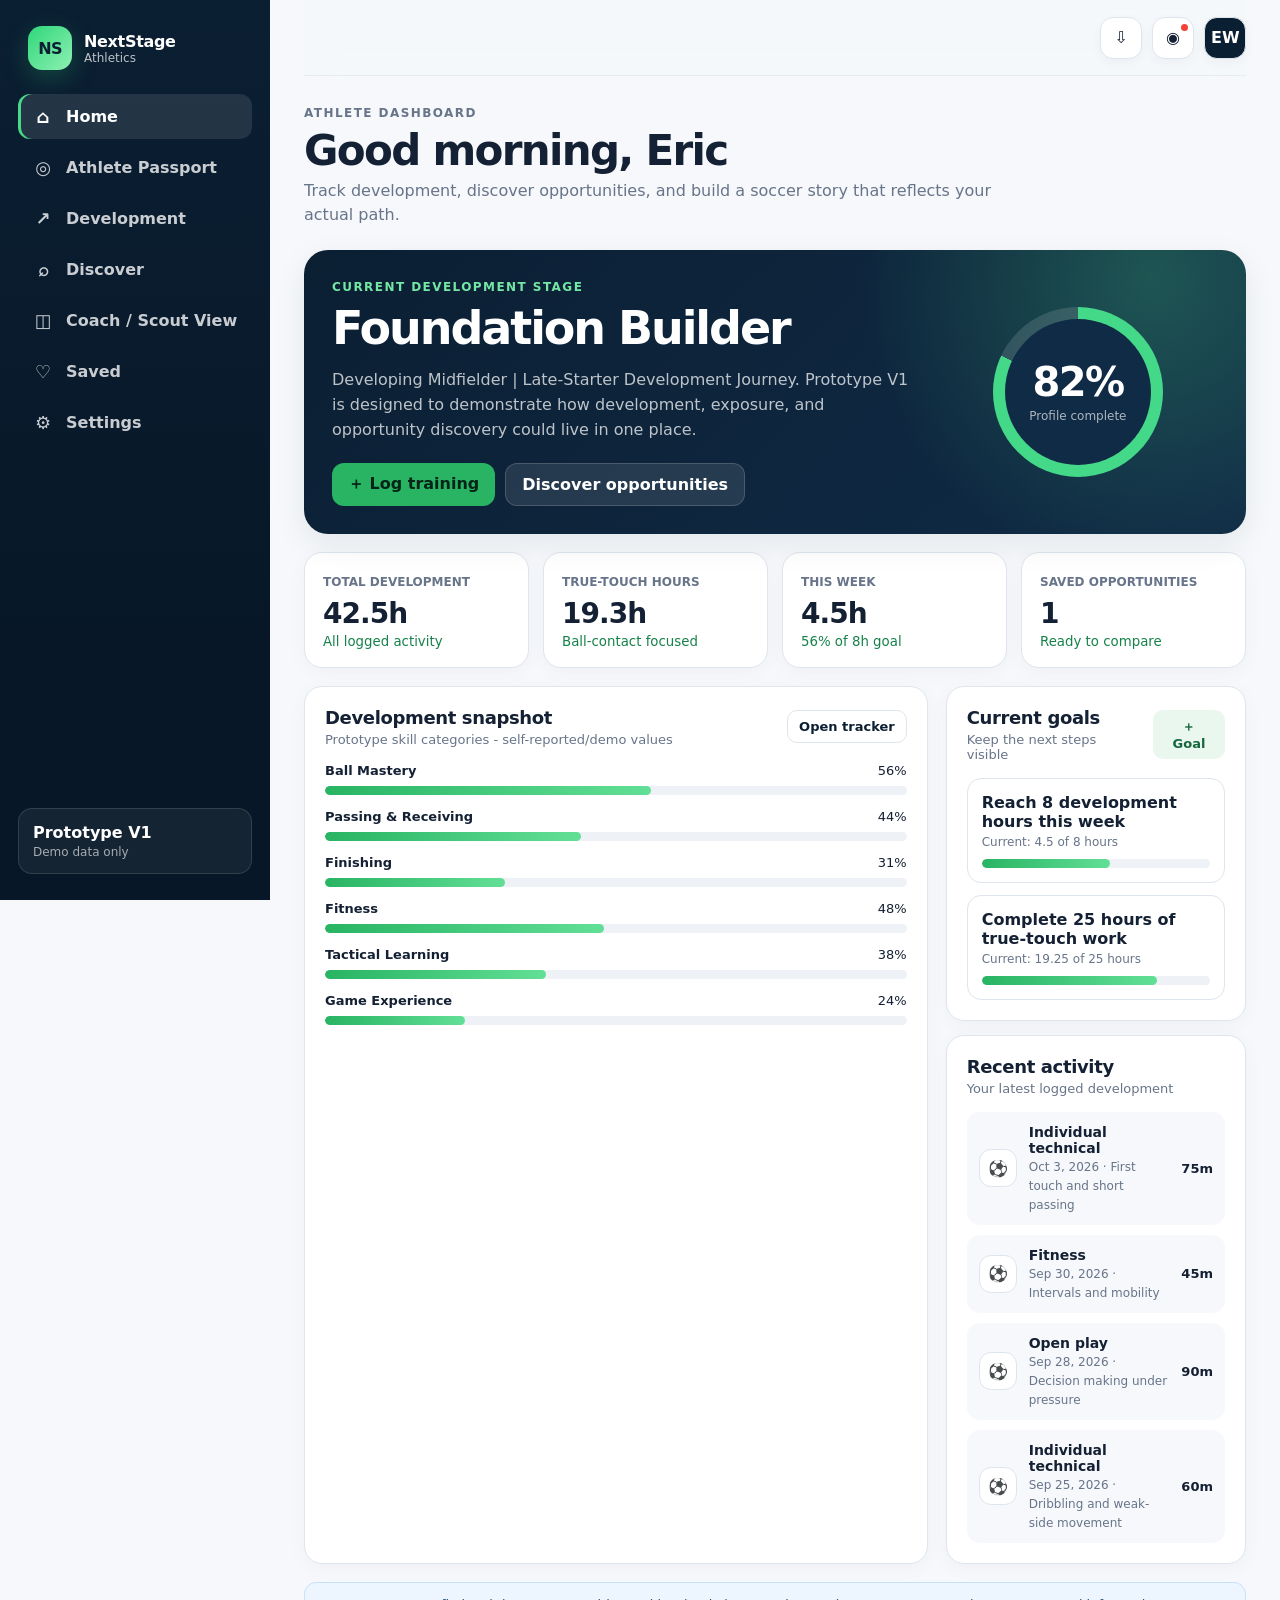
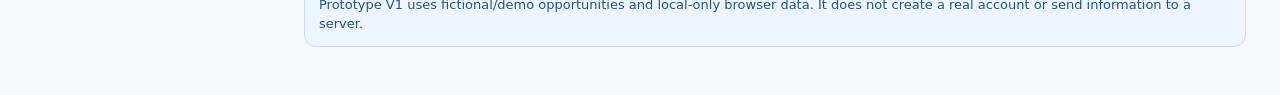
==== index.html @ e70f582a "Add files via upload" ====
<!doctype html>
<html lang="en">
<head>
  <meta charset="utf-8" />
  <meta name="viewport" content="width=device-width, initial-scale=1, viewport-fit=cover" />
  <meta name="theme-color" content="#0b1f33" />
  <meta name="description" content="NextStage Athletics Prototype V1 - a soccer development, opportunity, and athlete-profile platform prototype." />
  <title>NextStage Athletics - Prototype V1</title>
  <link rel="manifest" href="./manifest.webmanifest" />
  <link rel="icon" href="./assets/icons/icon-192.png" />
  <link rel="apple-touch-icon" href="./assets/icons/apple-touch-icon.png" />
  <link rel="stylesheet" href="./css/styles.css" />
</head>
<body>
  <noscript>This prototype requires JavaScript.</noscript>

  <div class="app-shell">
    <aside class="desktop-sidebar" aria-label="Main navigation">
      <div class="brand-lockup">
        <div class="brand-mark" aria-hidden="true">NS</div>
        <div>
          <strong>NextStage</strong>
          <span>Athletics</span>
        </div>
      </div>

      <nav class="side-nav" id="desktopNav">
        <button class="nav-item active" data-route="dashboard"><span>⌂</span>Home</button>
        <button class="nav-item" data-route="profile"><span>◎</span>Athlete Passport</button>
        <button class="nav-item" data-route="development"><span>↗</span>Development</button>
        <button class="nav-item" data-route="discover"><span>⌕</span>Discover</button>
        <button class="nav-item" data-route="coach"><span>◫</span>Coach / Scout View</button>
        <button class="nav-item" data-route="saved"><span>♡</span>Saved</button>
        <button class="nav-item" data-route="settings"><span>⚙</span>Settings</button>
      </nav>

      <div class="prototype-badge">
        <strong>Prototype V1</strong>
        <span>Demo data only</span>
      </div>
    </aside>

    <main class="app-main" id="appMain">
      <header class="topbar">
        <div class="mobile-brand">
          <div class="brand-mark small" aria-hidden="true">NS</div>
          <div>
            <strong>NextStage</strong>
            <span>Prototype V1</span>
          </div>
        </div>

        <div class="topbar-actions">
          <button class="icon-button" id="installButton" hidden title="Install app">⇩</button>
          <button class="icon-button" id="notificationButton" title="Notifications">◉<span class="notification-dot"></span></button>
          <button class="avatar-button" id="avatarButton" title="Open profile">EW</button>
        </div>
      </header>

      <section class="view active" id="view-dashboard" data-view="dashboard"></section>
      <section class="view" id="view-profile" data-view="profile"></section>
      <section class="view" id="view-development" data-view="development"></section>
      <section class="view" id="view-discover" data-view="discover"></section>
      <section class="view" id="view-coach" data-view="coach"></section>
      <section class="view" id="view-saved" data-view="saved"></section>
      <section class="view" id="view-settings" data-view="settings"></section>
    </main>

    <nav class="mobile-nav" id="mobileNav" aria-label="Mobile navigation">
      <button class="mobile-nav-item active" data-route="dashboard"><span>⌂</span><small>Home</small></button>
      <button class="mobile-nav-item" data-route="discover"><span>⌕</span><small>Discover</small></button>
      <button class="mobile-nav-item add-action" id="quickAddButton" aria-label="Log training"><span>＋</span></button>
      <button class="mobile-nav-item" data-route="development"><span>↗</span><small>Develop</small></button>
      <button class="mobile-nav-item" data-route="profile"><span>◎</span><small>Profile</small></button>
    </nav>
  </div>

  <div class="modal-backdrop" id="modalBackdrop" hidden>
    <div class="modal" role="dialog" aria-modal="true" aria-labelledby="modalTitle">
      <div class="modal-header">
        <div>
          <p class="eyebrow" id="modalEyebrow">NextStage</p>
          <h2 id="modalTitle">Modal</h2>
        </div>
        <button class="icon-button" id="closeModalButton" aria-label="Close">×</button>
      </div>
      <div id="modalBody"></div>
    </div>
  </div>

  <div class="toast" id="toast" role="status" aria-live="polite"></div>

  <script type="module" src="./js/app.js"></script>
</body>
</html>
---- css/styles.css ----
:root {
  --navy: #0b1f33;
  --navy-2: #102b46;
  --green: #28b463;
  --green-dark: #16824a;
  --blue: #3b82f6;
  --sky: #eaf4ff;
  --ink: #142033;
  --muted: #677489;
  --line: #dfe5ec;
  --surface: #ffffff;
  --surface-2: #f6f8fb;
  --surface-3: #eef2f7;
  --danger: #b42318;
  --warning: #b76e00;
  --shadow: 0 10px 32px rgba(17, 32, 54, 0.08);
  --radius-xl: 24px;
  --radius-lg: 18px;
  --radius-md: 14px;
  --sidebar: 270px;
  --mobile-nav: 72px;
  color-scheme: light;
}

* { box-sizing: border-box; }
html { min-height: 100%; background: var(--surface-2); }
body {
  margin: 0;
  min-height: 100vh;
  font-family: Inter, ui-sans-serif, system-ui, -apple-system, BlinkMacSystemFont, "Segoe UI", sans-serif;
  color: var(--ink);
  background: var(--surface-2);
  -webkit-font-smoothing: antialiased;
}
button, input, select, textarea { font: inherit; }
button { cursor: pointer; }
a { color: inherit; }

.app-shell { min-height: 100vh; }
.desktop-sidebar {
  position: fixed;
  inset: 0 auto 0 0;
  width: var(--sidebar);
  padding: 26px 18px;
  background: linear-gradient(180deg, var(--navy), #071727 72%);
  color: white;
  display: flex;
  flex-direction: column;
  z-index: 10;
}
.brand-lockup, .mobile-brand { display: flex; align-items: center; gap: 12px; }
.brand-lockup { padding: 0 10px 24px; }
.brand-lockup strong, .mobile-brand strong { display: block; letter-spacing: -0.02em; }
.brand-lockup span, .mobile-brand span { display: block; font-size: 12px; opacity: .72; }
.brand-mark {
  width: 44px; height: 44px; border-radius: 14px;
  display: grid; place-items: center;
  font-weight: 900; letter-spacing: -.05em;
  background: linear-gradient(135deg, #2fd779, #8ef0b4);
  color: var(--navy);
  box-shadow: 0 8px 24px rgba(40, 180, 99, .28);
}
.brand-mark.small { width: 36px; height: 36px; border-radius: 11px; font-size: 13px; }
.side-nav { display: grid; gap: 6px; }
.nav-item {
  border: 0; background: transparent; color: rgba(255,255,255,.78);
  padding: 12px 14px; border-radius: 12px; text-align: left;
  display: flex; align-items: center; gap: 12px; font-weight: 700;
}
.nav-item span { width: 22px; text-align: center; font-size: 18px; }
.nav-item:hover, .nav-item.active { color: white; background: rgba(255,255,255,.1); }
.nav-item.active { box-shadow: inset 3px 0 0 #48d887; }
.prototype-badge {
  margin-top: auto; padding: 14px; border: 1px solid rgba(255,255,255,.12);
  border-radius: 14px; background: rgba(255,255,255,.06);
}
.prototype-badge strong, .prototype-badge span { display: block; }
.prototype-badge span { font-size: 12px; margin-top: 3px; color: rgba(255,255,255,.62); }

.app-main { margin-left: var(--sidebar); min-height: 100vh; padding: 0 34px 48px; }
.topbar {
  height: 76px; display: flex; align-items: center; justify-content: flex-end;
  position: sticky; top: 0; z-index: 8;
  background: rgba(246, 248, 251, .9); backdrop-filter: blur(16px);
  border-bottom: 1px solid rgba(223, 229, 236, .65);
}
.mobile-brand { display: none; }
.topbar-actions { display: flex; align-items: center; gap: 10px; }
.icon-button, .avatar-button {
  border: 1px solid var(--line); background: white; color: var(--ink);
  width: 42px; height: 42px; border-radius: 13px; display: grid; place-items: center;
  box-shadow: 0 4px 12px rgba(17,32,54,.04);
}
.icon-button:hover, .avatar-button:hover { border-color: #bcc8d6; transform: translateY(-1px); }
.avatar-button { background: var(--navy); color: white; font-weight: 800; }
.notification-dot { width: 7px; height: 7px; background: #f04438; border-radius: 50%; position: absolute; transform: translate(11px,-10px); }

.view { display: none; max-width: 1220px; margin: 0 auto; }
.view.active { display: block; animation: fadeIn .18s ease; }
@keyframes fadeIn { from { opacity: .5; transform: translateY(3px); } to { opacity: 1; transform: none; } }
.page-head { padding: 28px 0 22px; display: flex; justify-content: space-between; gap: 18px; align-items: flex-end; }
.page-head h1 { margin: 3px 0 4px; font-size: clamp(28px, 4vw, 42px); letter-spacing: -.04em; }
.page-head p { margin: 0; color: var(--muted); max-width: 720px; line-height: 1.55; }
.eyebrow { margin: 0; color: var(--green-dark); font-size: 12px; font-weight: 900; letter-spacing: .12em; text-transform: uppercase; }

.hero-card {
  border-radius: var(--radius-xl); padding: 28px; color: white; overflow: hidden;
  background: radial-gradient(circle at 90% 10%, rgba(75, 218, 137, .26), transparent 33%), linear-gradient(135deg, var(--navy), var(--navy-2));
  box-shadow: var(--shadow); position: relative;
}
.hero-grid { display: grid; grid-template-columns: 1.35fr .65fr; gap: 24px; align-items: center; }
.hero-card h2 { font-size: clamp(28px, 4vw, 46px); margin: 8px 0 10px; line-height: 1.03; letter-spacing: -.045em; }
.hero-card p { color: rgba(255,255,255,.73); max-width: 700px; line-height: 1.55; }
.hero-actions { display: flex; flex-wrap: wrap; gap: 10px; margin-top: 20px; }
.hero-score { display: grid; place-items: center; }
.score-ring {
  width: 170px; height: 170px; border-radius: 50%; display: grid; place-items: center;
  background: conic-gradient(#43d989 calc(var(--progress) * 1%), rgba(255,255,255,.13) 0);
  position: relative;
}
.score-ring::before { content: ""; position: absolute; inset: 12px; border-radius: 50%; background: var(--navy-2); }
.score-ring-inner { z-index: 1; text-align: center; }
.score-ring strong { display: block; font-size: 40px; letter-spacing: -.04em; }
.score-ring span { font-size: 12px; color: rgba(255,255,255,.66); }

.button {
  border: 0; border-radius: 12px; padding: 11px 16px; font-weight: 800;
  display: inline-flex; align-items: center; justify-content: center; gap: 8px;
}
.button.primary { background: var(--green); color: #052417; }
.button.primary:hover { background: #38cb78; }
.button.secondary { background: white; color: var(--navy); border: 1px solid var(--line); }
.button.ghost { background: rgba(255,255,255,.1); color: white; border: 1px solid rgba(255,255,255,.16); }
.button.soft { background: #eaf7ef; color: #15673e; }
.button.danger { background: #fff0ee; color: var(--danger); }
.button.small { padding: 8px 11px; font-size: 13px; border-radius: 10px; }
.button:disabled { opacity: .48; cursor: not-allowed; }

.stat-grid { display: grid; grid-template-columns: repeat(4, minmax(0,1fr)); gap: 14px; margin: 18px 0; }
.stat-card, .card {
  background: white; border: 1px solid var(--line); border-radius: var(--radius-lg); box-shadow: 0 4px 20px rgba(17,32,54,.035);
}
.stat-card { padding: 18px; }
.stat-card .label { color: var(--muted); font-size: 12px; font-weight: 750; }
.stat-card strong { display: block; font-size: 28px; margin-top: 7px; letter-spacing: -.035em; }
.stat-card small { display: block; margin-top: 4px; color: var(--green-dark); }
.card { padding: 20px; }
.card h3 { margin: 0 0 4px; font-size: 18px; letter-spacing: -.02em; }
.card-subtitle { color: var(--muted); font-size: 13px; margin: 0; }
.card-header { display: flex; align-items: center; justify-content: space-between; gap: 12px; margin-bottom: 16px; }

.content-grid { display: grid; grid-template-columns: 1.35fr .65fr; gap: 18px; }
.content-grid.equal { grid-template-columns: 1fr 1fr; }
.stack { display: grid; gap: 14px; }
.section-space { margin-top: 18px; }

.progress-row { display: grid; gap: 8px; margin: 14px 0; }
.progress-meta { display: flex; justify-content: space-between; align-items: center; gap: 12px; font-size: 13px; }
.progress-track { height: 9px; border-radius: 999px; overflow: hidden; background: var(--surface-3); }
.progress-fill { height: 100%; border-radius: inherit; background: linear-gradient(90deg, var(--green), #62df96); }

.activity-list, .simple-list { display: grid; gap: 10px; }
.activity-item, .simple-item {
  display: flex; align-items: center; gap: 12px; padding: 12px; background: var(--surface-2); border-radius: 13px;
}
.activity-icon { width: 38px; height: 38px; border-radius: 12px; display: grid; place-items: center; background: white; border: 1px solid var(--line); }
.activity-copy { min-width: 0; flex: 1; }
.activity-copy strong { display: block; font-size: 14px; }
.activity-copy span { color: var(--muted); font-size: 12px; }
.activity-value { font-weight: 800; font-size: 13px; white-space: nowrap; }

.profile-hero { display: grid; grid-template-columns: auto 1fr auto; align-items: center; gap: 20px; }
.profile-avatar {
  width: 100px; height: 100px; border-radius: 28px; background: linear-gradient(135deg, var(--navy), #27577f);
  color: white; display: grid; place-items: center; font-size: 30px; font-weight: 900;
}
.profile-name h2 { margin: 0; font-size: 30px; letter-spacing: -.035em; }
.profile-name p { margin: 5px 0; color: var(--muted); }
.tag-row { display: flex; flex-wrap: wrap; gap: 7px; margin-top: 10px; }
.tag { padding: 6px 9px; border-radius: 999px; background: var(--surface-3); color: #475569; font-size: 12px; font-weight: 750; }
.tag.green { background: #e9f8ef; color: #167344; }
.tag.blue { background: #e9f2ff; color: #1e5ba7; }

.bio { color: #475569; line-height: 1.7; }
.profile-info-grid { display: grid; grid-template-columns: repeat(2,minmax(0,1fr)); gap: 12px; }
.info-cell { padding: 14px; background: var(--surface-2); border-radius: 13px; }
.info-cell span { color: var(--muted); font-size: 11px; display: block; text-transform: uppercase; letter-spacing: .08em; font-weight: 800; }
.info-cell strong { display: block; margin-top: 4px; }

.tabs { display: flex; overflow-x: auto; gap: 4px; padding: 5px; background: var(--surface-3); border-radius: 13px; margin: 18px 0; scrollbar-width: none; }
.tabs::-webkit-scrollbar { display:none; }
.tab { border: 0; background: transparent; border-radius: 10px; padding: 9px 12px; white-space: nowrap; color: var(--muted); font-weight: 750; }
.tab.active { background: white; color: var(--ink); box-shadow: 0 2px 8px rgba(17,32,54,.06); }

.chart-bars { height: 180px; display: flex; align-items: end; gap: 10px; padding-top: 12px; }
.bar-wrap { flex: 1; text-align: center; min-width: 28px; }
.bar { background: linear-gradient(180deg, #3ad17e, #1b9d58); border-radius: 8px 8px 3px 3px; min-height: 4px; }
.bar-wrap small { display: block; color: var(--muted); margin-top: 7px; font-size: 10px; }

.goal-list { display: grid; gap: 12px; }
.goal-card { padding: 14px; border: 1px solid var(--line); border-radius: 14px; }
.goal-top { display:flex; justify-content:space-between; gap:12px; align-items:flex-start; }
.goal-card h4 { margin: 0 0 4px; }
.goal-card p { margin: 0; font-size: 12px; color: var(--muted); }
.goal-actions { display:flex; gap:6px; }

.filter-row { display: flex; gap: 10px; flex-wrap: wrap; margin-bottom: 16px; }
.search-box { flex: 1 1 280px; position: relative; }
.search-box input, .field input, .field select, .field textarea {
  width: 100%; border: 1px solid var(--line); background: white; border-radius: 12px; padding: 11px 12px; color: var(--ink); outline: none;
}
.search-box input { padding-left: 38px; }
.search-box::before { content: "⌕"; position: absolute; left: 13px; top: 10px; color: var(--muted); }
.select-box { border: 1px solid var(--line); background: white; border-radius: 12px; padding: 10px 12px; }
.field input:focus, .field select:focus, .field textarea:focus, .search-box input:focus { border-color: #7bb9ff; box-shadow: 0 0 0 3px rgba(59,130,246,.12); }
.field textarea { min-height: 110px; resize: vertical; }

.opportunity-grid { display: grid; grid-template-columns: repeat(2,minmax(0,1fr)); gap: 14px; }
.opportunity-card { padding: 18px; border: 1px solid var(--line); border-radius: var(--radius-lg); background: white; display: grid; gap: 13px; }
.opportunity-top { display: flex; justify-content: space-between; gap: 12px; }
.opportunity-type { font-size: 11px; text-transform: uppercase; letter-spacing: .08em; font-weight: 900; color: var(--green-dark); }
.opportunity-card h3 { margin: 4px 0 3px; font-size: 18px; }
.opportunity-card p { margin: 0; color: var(--muted); font-size: 13px; line-height: 1.5; }
.save-button { border: 1px solid var(--line); width: 36px; height: 36px; border-radius: 11px; background: white; font-size: 18px; }
.save-button.saved { background: #e9f8ef; border-color: #a9dfc0; color: #147342; }
.meta-line { display:flex; flex-wrap:wrap; gap:8px 14px; color:#526075; font-size:12px; }
.card-actions { display:flex; gap:8px; flex-wrap:wrap; }

.scout-card { background: #081a2c; color: white; border: 0; }
.scout-card .card-subtitle, .scout-card p { color: rgba(255,255,255,.65); }
.scout-metrics { display: grid; grid-template-columns: repeat(3,1fr); gap: 10px; margin-top: 16px; }
.scout-metric { background: rgba(255,255,255,.07); border: 1px solid rgba(255,255,255,.08); border-radius: 13px; padding: 12px; }
.scout-metric strong { display:block; font-size:20px; }
.scout-metric span { font-size:11px; color:rgba(255,255,255,.62); }

.empty-state { text-align:center; padding: 40px 20px; color: var(--muted); }
.empty-state .empty-icon { font-size: 36px; margin-bottom: 8px; }

.settings-list { display:grid; gap:12px; }
.setting-row { display:flex; justify-content:space-between; align-items:center; gap:18px; padding:14px 0; border-bottom:1px solid var(--line); }
.setting-row:last-child { border-bottom:0; }
.setting-row strong { display:block; }
.setting-row span { display:block; color:var(--muted); font-size:12px; margin-top:3px; }

.mobile-nav { display: none; }
.modal-backdrop {
  position: fixed; inset: 0; z-index: 100; background: rgba(3,14,25,.58); backdrop-filter: blur(5px);
  padding: 24px; align-items: center; justify-content: center;
}
.modal-backdrop:not([hidden]) { display: flex; }
.modal { width: min(620px, 100%); max-height: 90vh; overflow: auto; background: white; border-radius: 22px; box-shadow: 0 24px 80px rgba(0,0,0,.2); padding: 22px; }
.modal-header { display:flex; align-items:flex-start; justify-content:space-between; gap:16px; margin-bottom:18px; }
.modal-header h2 { margin:3px 0 0; letter-spacing:-.03em; }
.form-grid { display:grid; grid-template-columns:1fr 1fr; gap:12px; }
.field { display:grid; gap:6px; }
.field.full { grid-column:1 / -1; }
.field label { font-size:12px; font-weight:800; color:#4f5c70; }
.form-actions { display:flex; justify-content:flex-end; gap:8px; margin-top:18px; }
.toast {
  position: fixed; right: 20px; bottom: 22px; z-index: 120; background: #0b1f33; color:white; border-radius: 12px; padding: 12px 16px;
  box-shadow: 0 12px 40px rgba(0,0,0,.18); transform: translateY(80px); opacity:0; transition:.2s ease; pointer-events:none;
}
.toast.show { transform:none; opacity:1; }

.notice { padding: 12px 14px; border-radius: 12px; background: #fff7e8; border: 1px solid #f3d7a1; color:#775112; font-size:13px; line-height:1.5; }
.notice.info { background:#edf6ff; border-color:#c8e0fb; color:#28537e; }
.code-pill { font-family: ui-monospace, SFMono-Regular, Menlo, monospace; font-size: 11px; background:var(--surface-3); padding:4px 7px; border-radius:7px; }

@media (max-width: 1050px) {
  :root { --sidebar: 220px; }
  .stat-grid { grid-template-columns: repeat(2, minmax(0,1fr)); }
  .content-grid, .content-grid.equal { grid-template-columns: 1fr; }
  .hero-grid { grid-template-columns: 1fr auto; }
}

@media (max-width: 760px) {
  body { background: #f8fafc; }
  .desktop-sidebar { display:none; }
  .app-main { margin-left:0; padding:0 15px calc(var(--mobile-nav) + 34px); }
  .topbar { height:64px; justify-content:space-between; margin:0 -15px; padding:0 15px; background:rgba(248,250,252,.94); }
  .mobile-brand { display:flex; }
  .topbar-actions { gap:6px; }
  .icon-button, .avatar-button { width:38px; height:38px; border-radius:12px; }
  .page-head { padding:22px 0 16px; align-items:flex-start; flex-direction:column; }
  .page-head h1 { font-size:30px; }
  .hero-card { padding:20px; border-radius:20px; }
  .hero-grid { grid-template-columns:1fr; }
  .hero-score { justify-content:start; }
  .score-ring { width:130px; height:130px; }
  .score-ring strong { font-size:32px; }
  .stat-grid { grid-template-columns:1fr 1fr; gap:10px; }
  .stat-card { padding:14px; }
  .stat-card strong { font-size:22px; }
  .card { padding:16px; }
  .opportunity-grid { grid-template-columns:1fr; }
  .profile-hero { grid-template-columns:auto 1fr; }
  .profile-hero > .button { grid-column:1 / -1; }
  .profile-avatar { width:76px; height:76px; border-radius:22px; font-size:24px; }
  .profile-name h2 { font-size:24px; }
  .profile-info-grid { grid-template-columns:1fr 1fr; }
  .scout-metrics { grid-template-columns:1fr 1fr 1fr; }
  .mobile-nav {
    position:fixed; display:grid; grid-template-columns:1fr 1fr 72px 1fr 1fr; align-items:center;
    left:0; right:0; bottom:0; height:calc(var(--mobile-nav) + env(safe-area-inset-bottom)); padding:5px 10px env(safe-area-inset-bottom);
    background:rgba(255,255,255,.96); backdrop-filter: blur(18px); border-top:1px solid var(--line); z-index:50;
  }
  .mobile-nav-item { border:0; background:transparent; color:#778397; min-height:54px; display:grid; place-items:center; align-content:center; gap:1px; border-radius:12px; }
  .mobile-nav-item span { font-size:20px; line-height:1; }
  .mobile-nav-item small { font-size:10px; font-weight:800; }
  .mobile-nav-item.active { color:var(--navy); }
  .mobile-nav-item.add-action { width:58px; height:58px; min-height:58px; border-radius:18px; background:var(--green); color:#062719; align-self:start; transform:translateY(-13px); box-shadow:0 9px 22px rgba(40,180,99,.27); }
  .mobile-nav-item.add-action span { font-size:30px; }
  .form-grid { grid-template-columns:1fr; }
  .field.full { grid-column:auto; }
  .modal-backdrop { padding:12px; align-items:flex-end; }
  .modal { width:100%; border-radius:22px 22px 16px 16px; max-height:88vh; }
  .toast { left:14px; right:14px; bottom:calc(var(--mobile-nav) + 16px); text-align:center; }
}

@media (max-width: 430px) {
  .stat-grid { grid-template-columns:1fr 1fr; }
  .stat-card .label { font-size:10px; }
  .profile-info-grid { grid-template-columns:1fr; }
  .scout-metrics { grid-template-columns:1fr; }
  .hero-actions .button { flex:1 1 auto; }
}

@media (prefers-reduced-motion: reduce) {
  *, *::before, *::after { scroll-behavior:auto !important; transition:none !important; animation:none !important; }
}
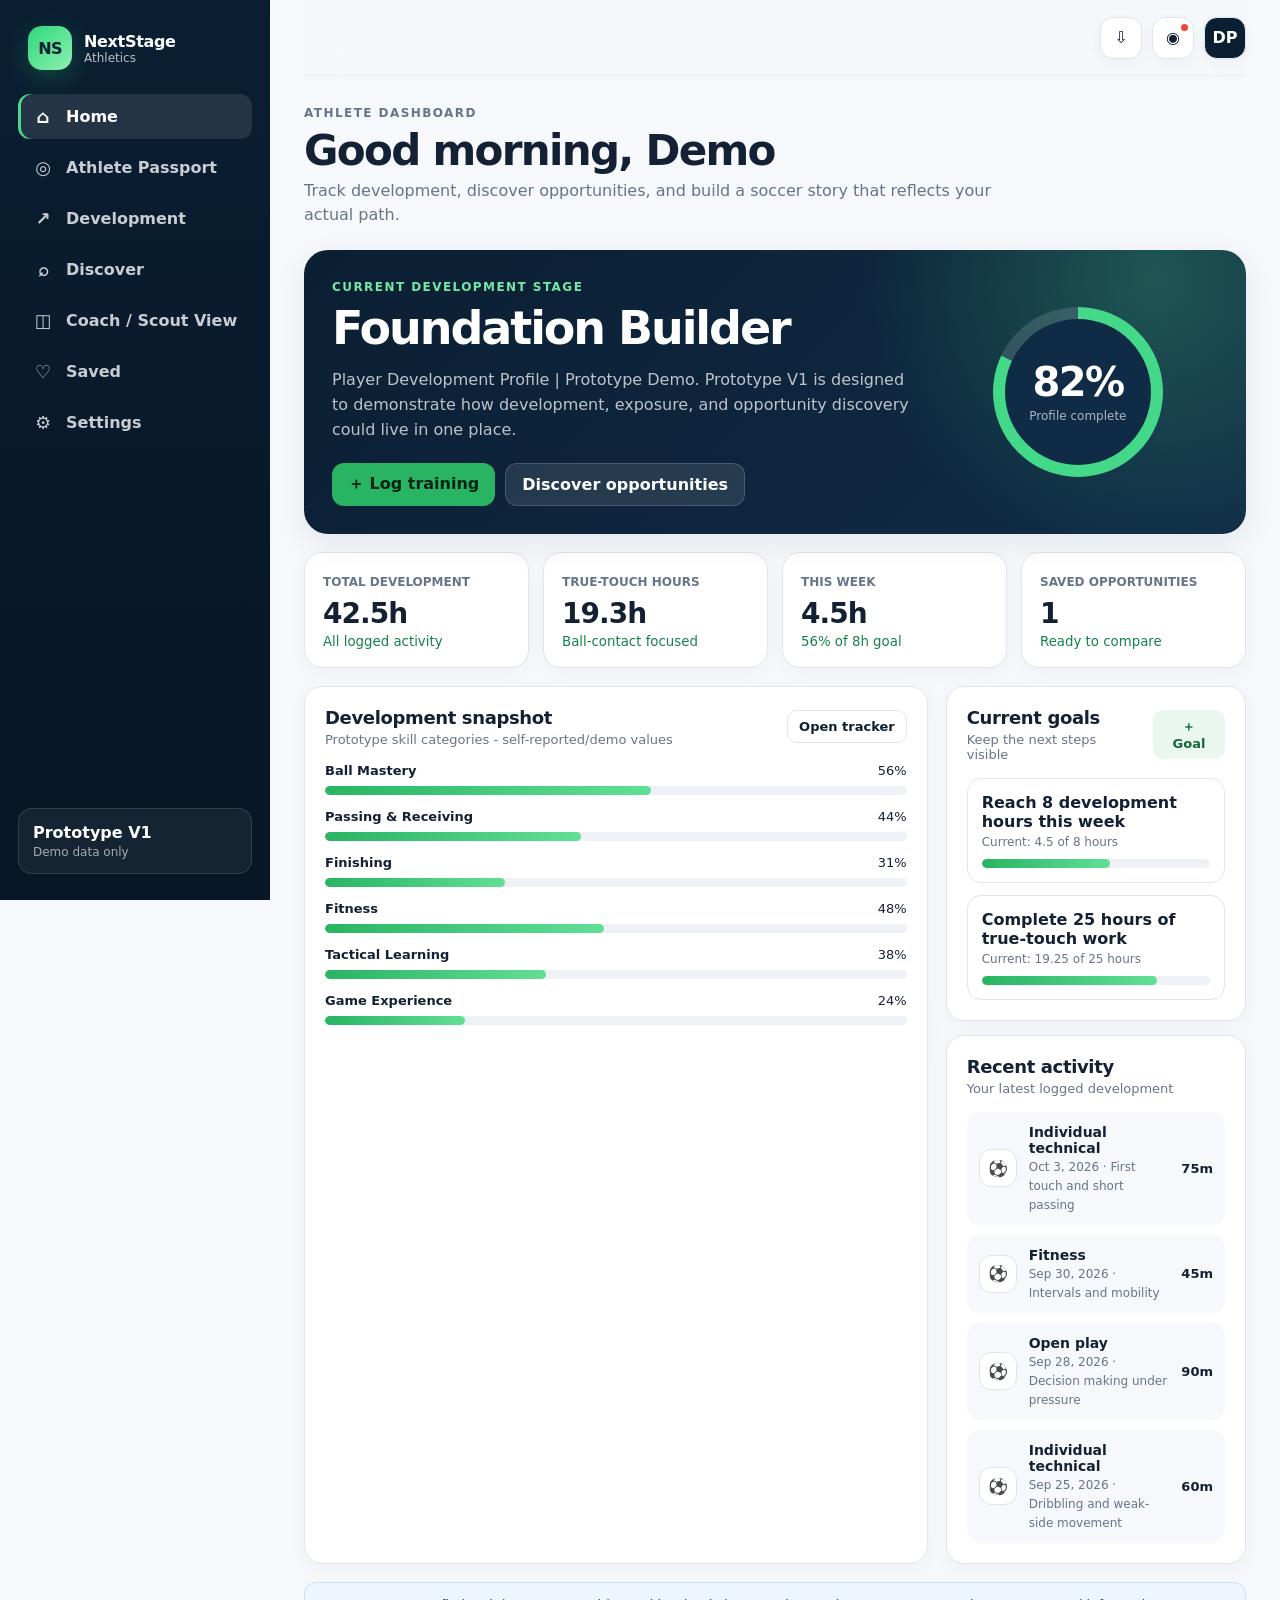
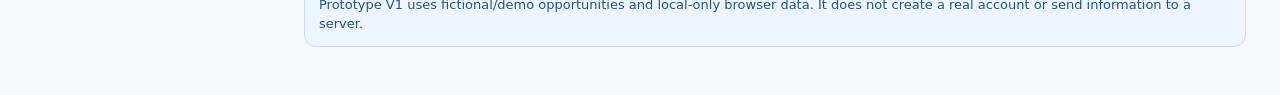
==== commit 4820605a: "Prepare avatar initials for dynamic updates" ====
--- a/index.html
+++ b/index.html
@@ -53,7 +53,7 @@
         <div class="topbar-actions">
           <button class="icon-button" id="installButton" hidden title="Install app">⇩</button>
           <button class="icon-button" id="notificationButton" title="Notifications">◉<span class="notification-dot"></span></button>
-          <button class="avatar-button" id="avatarButton" title="Open profile">EW</button>
+          <button class="avatar-button" id="avatarButton" title="Open profile"><span id="avatarInitials">DP</span></button>
         </div>
       </header>
 
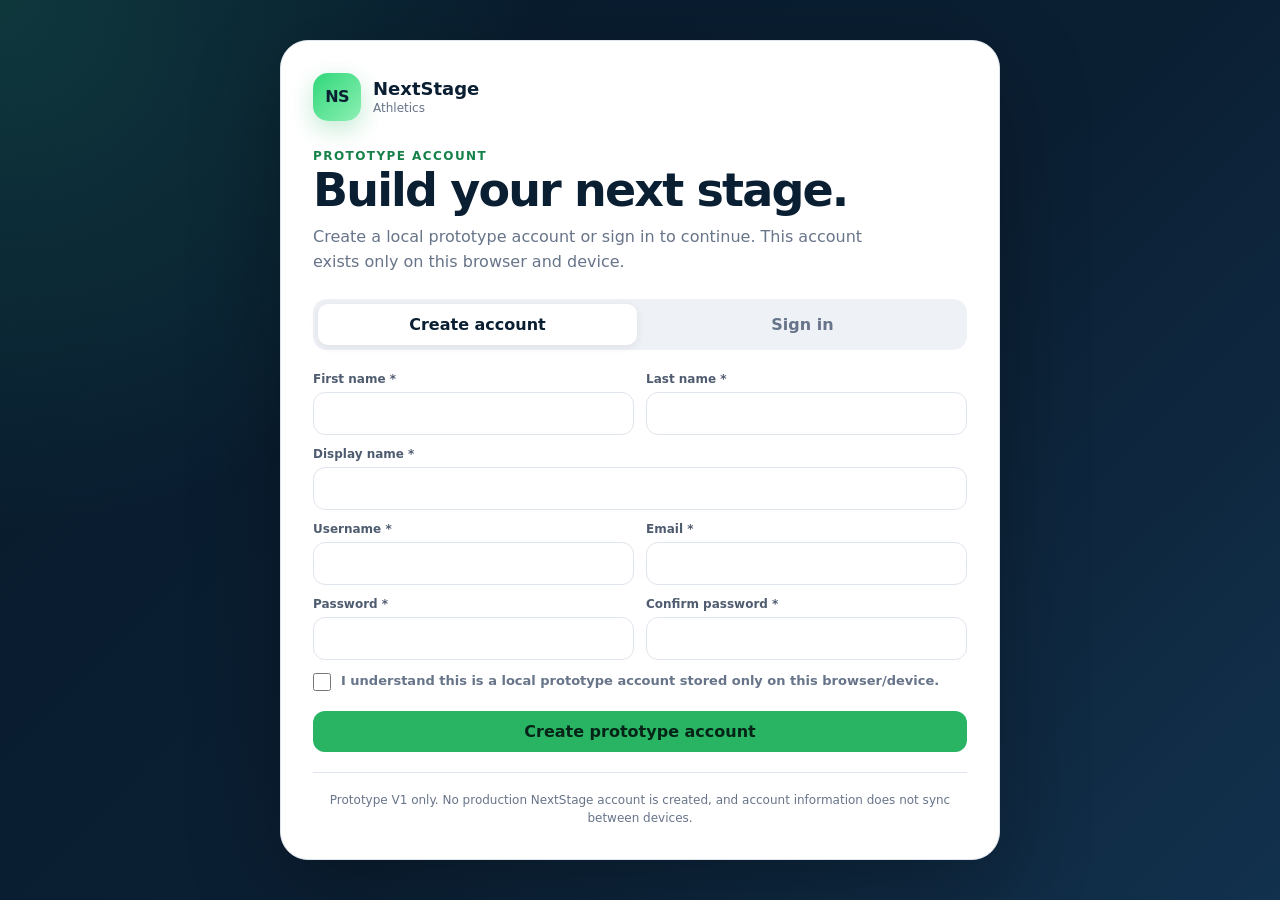
==== commit d1869740: "Add Settings to mobile navigation" ====
--- a/index.html
+++ b/index.html
@@ -13,7 +13,177 @@
 </head>
 <body>
   <noscript>This prototype requires JavaScript.</noscript>
-
+<section class="auth-screen" id="authScreen" hidden>
+  <div class="auth-card">
+    <div class="auth-brand">
+      <div class="brand-mark" aria-hidden="true">NS</div>
+      <div>
+        <strong>NextStage</strong>
+        <span>Athletics</span>
+      </div>
+    </div>
+
+    <div class="auth-copy">
+      <p class="eyebrow">Prototype account</p>
+      <h1>Build your next stage.</h1>
+      <p>
+        Create a local prototype account or sign in to continue.
+        This account exists only on this browser and device.
+      </p>
+    </div>
+
+    <div class="auth-tabs" role="tablist" aria-label="Account access">
+      <button
+        type="button"
+        class="auth-tab active"
+        id="showCreateAccount"
+        data-auth-view="create"
+      >
+        Create account
+      </button>
+
+      <button
+        type="button"
+        class="auth-tab"
+        id="showSignIn"
+        data-auth-view="signin"
+      >
+        Sign in
+      </button>
+    </div>
+
+    <form id="createAccountForm" class="auth-form">
+      <div class="form-grid">
+        <div class="field">
+          <label>First name *</label>
+          <input
+            name="firstName"
+            maxlength="50"
+            autocomplete="given-name"
+            required
+          />
+        </div>
+
+        <div class="field">
+          <label>Last name *</label>
+          <input
+            name="lastName"
+            maxlength="50"
+            autocomplete="family-name"
+            required
+          />
+        </div>
+
+        <div class="field full">
+          <label>Display name *</label>
+          <input
+            name="displayName"
+            maxlength="60"
+            required
+          />
+        </div>
+
+        <div class="field">
+          <label>Username *</label>
+          <input
+            name="username"
+            maxlength="30"
+            autocomplete="username"
+            autocapitalize="none"
+            spellcheck="false"
+            required
+          />
+        </div>
+
+        <div class="field">
+          <label>Email *</label>
+          <input
+            name="email"
+            type="email"
+            maxlength="120"
+            autocomplete="email"
+            required
+          />
+        </div>
+
+        <div class="field">
+          <label>Password *</label>
+          <input
+            name="password"
+            type="password"
+            minlength="8"
+            autocomplete="new-password"
+            required
+          />
+        </div>
+
+        <div class="field">
+          <label>Confirm password *</label>
+          <input
+            name="confirmPassword"
+            type="password"
+            minlength="8"
+            autocomplete="new-password"
+            required
+          />
+        </div>
+
+        <div class="field full">
+          <label class="checkbox-row">
+            <input
+              type="checkbox"
+              name="prototypeAcknowledgement"
+              required
+            />
+            <span>
+              I understand this is a local prototype account stored only on
+              this browser/device.
+            </span>
+          </label>
+        </div>
+      </div>
+
+      <button class="button primary auth-submit" type="submit">
+        Create prototype account
+      </button>
+    </form>
+
+    <form id="signInForm" class="auth-form" hidden>
+      <div class="form-grid">
+        <div class="field full">
+          <label>Email *</label>
+          <input
+            name="email"
+            type="email"
+            maxlength="120"
+            autocomplete="email"
+            required
+          />
+        </div>
+
+        <div class="field full">
+          <label>Password *</label>
+          <input
+            name="password"
+            type="password"
+            autocomplete="current-password"
+            required
+          />
+        </div>
+      </div>
+
+      <button class="button primary auth-submit" type="submit">
+        Sign in
+      </button>
+    </form>
+
+    <p class="auth-footnote">
+      Prototype V1 only. No production NextStage account is created,
+      and account information does not sync between devices.
+    </p>
+  </div>
+</section>
+  
   <div class="app-shell">
     <aside class="desktop-sidebar" aria-label="Main navigation">
       <div class="brand-lockup">
@@ -71,7 +241,7 @@
       <button class="mobile-nav-item" data-route="discover"><span>⌕</span><small>Discover</small></button>
       <button class="mobile-nav-item add-action" id="quickAddButton" aria-label="Log training"><span>＋</span></button>
       <button class="mobile-nav-item" data-route="development"><span>↗</span><small>Develop</small></button>
-      <button class="mobile-nav-item" data-route="profile"><span>◎</span><small>Profile</small></button>
+      <button class="mobile-nav-item" data-route="settings"><span>⚙</span><small>Settings</small></button>
     </nav>
   </div>
 
--- a/css/styles.css
+++ b/css/styles.css
@@ -257,7 +257,7 @@
 .field label { font-size:12px; font-weight:800; color:#4f5c70; }
 .form-actions { display:flex; justify-content:flex-end; gap:8px; margin-top:18px; }
 .toast {
-  position: fixed; right: 20px; bottom: 22px; z-index: 120; background: #0b1f33; color:white; border-radius: 12px; padding: 12px 16px;
+  position: fixed; right: 20px; bottom: 22px; z-index: 300; background: #0b1f33; color:white; border-radius: 12px; padding: 12px 16px;
   box-shadow: 0 12px 40px rgba(0,0,0,.18); transform: translateY(80px); opacity:0; transition:.2s ease; pointer-events:none;
 }
 .toast.show { transform:none; opacity:1; }
@@ -328,3 +328,175 @@
 @media (prefers-reduced-motion: reduce) {
   *, *::before, *::after { scroll-behavior:auto !important; transition:none !important; animation:none !important; }
 }
+
+/* Prototype account access */
+.auth-screen {
+  position: fixed;
+  inset: 0;
+  z-index: 200;
+  display: grid;
+  place-items: center;
+  overflow-y: auto;
+  padding: 32px 20px;
+  background:
+    radial-gradient(circle at top left, rgba(54, 211, 153, .16), transparent 34%),
+    linear-gradient(135deg, #071a2b 0%, #0b1f33 55%, #12314d 100%);
+}
+
+.auth-screen[hidden] {
+  display: none;
+}
+
+.auth-card {
+  width: min(720px, 100%);
+  background: white;
+  border: 1px solid var(--line);
+  border-radius: 28px;
+  padding: 32px;
+  box-shadow: 0 28px 90px rgba(0, 0, 0, .28);
+}
+
+.auth-brand {
+  display: flex;
+  align-items: center;
+  gap: 12px;
+  margin-bottom: 28px;
+}
+
+.auth-brand .brand-mark {
+  width: 48px;
+  height: 48px;
+  border-radius: 15px;
+}
+
+.auth-brand strong,
+.auth-brand span {
+  display: block;
+}
+
+.auth-brand strong {
+  color: var(--navy);
+  font-size: 18px;
+}
+
+.auth-brand span {
+  margin-top: 2px;
+  color: var(--muted);
+  font-size: 12px;
+}
+
+.auth-copy {
+  margin-bottom: 24px;
+}
+
+.auth-copy h1 {
+  margin: 4px 0 10px;
+  color: var(--navy);
+  font-size: clamp(32px, 5vw, 46px);
+  line-height: 1.02;
+  letter-spacing: -.04em;
+}
+
+.auth-copy > p:last-child {
+  max-width: 580px;
+  margin: 0;
+  color: var(--muted);
+  line-height: 1.6;
+}
+
+.auth-tabs {
+  display: grid;
+  grid-template-columns: 1fr 1fr;
+  gap: 6px;
+  margin-bottom: 22px;
+  padding: 5px;
+  background: var(--surface-3);
+  border-radius: 14px;
+}
+
+.auth-tab {
+  border: 0;
+  border-radius: 10px;
+  padding: 11px 14px;
+  background: transparent;
+  color: var(--muted);
+  font: inherit;
+  font-weight: 800;
+  cursor: pointer;
+}
+
+.auth-tab.active {
+  background: white;
+  color: var(--navy);
+  box-shadow: 0 2px 10px rgba(0, 0, 0, .08);
+}
+
+.auth-form {
+  margin-top: 6px;
+}
+
+.auth-form[hidden] {
+  display: none;
+}
+
+.auth-form .field input {
+  width: 100%;
+}
+
+.checkbox-row {
+  display: flex !important;
+  align-items: flex-start;
+  gap: 10px;
+  font-size: 13px !important;
+  font-weight: 600 !important;
+  line-height: 1.45;
+  color: var(--muted) !important;
+  cursor: pointer;
+}
+
+.checkbox-row input {
+  width: 18px !important;
+  height: 18px;
+  margin: 1px 0 0;
+  flex: 0 0 auto;
+}
+
+.auth-submit {
+  width: 100%;
+  margin-top: 20px;
+  justify-content: center;
+}
+
+.auth-footnote {
+  margin: 20px 0 0;
+  padding-top: 18px;
+  border-top: 1px solid var(--line);
+  color: var(--muted);
+  font-size: 12px;
+  line-height: 1.5;
+  text-align: center;
+}
+
+@media (max-width: 600px) {
+  .auth-screen {
+    place-items: start center;
+    padding: 16px 12px;
+  }
+
+  .auth-card {
+    padding: 22px 18px;
+    border-radius: 22px;
+  }
+
+  .auth-copy h1 {
+    font-size: 34px;
+  }
+
+  .auth-form .form-grid {
+    grid-template-columns: 1fr;
+  }
+
+  .auth-form .field.full {
+    grid-column: auto;
+  }
+}
